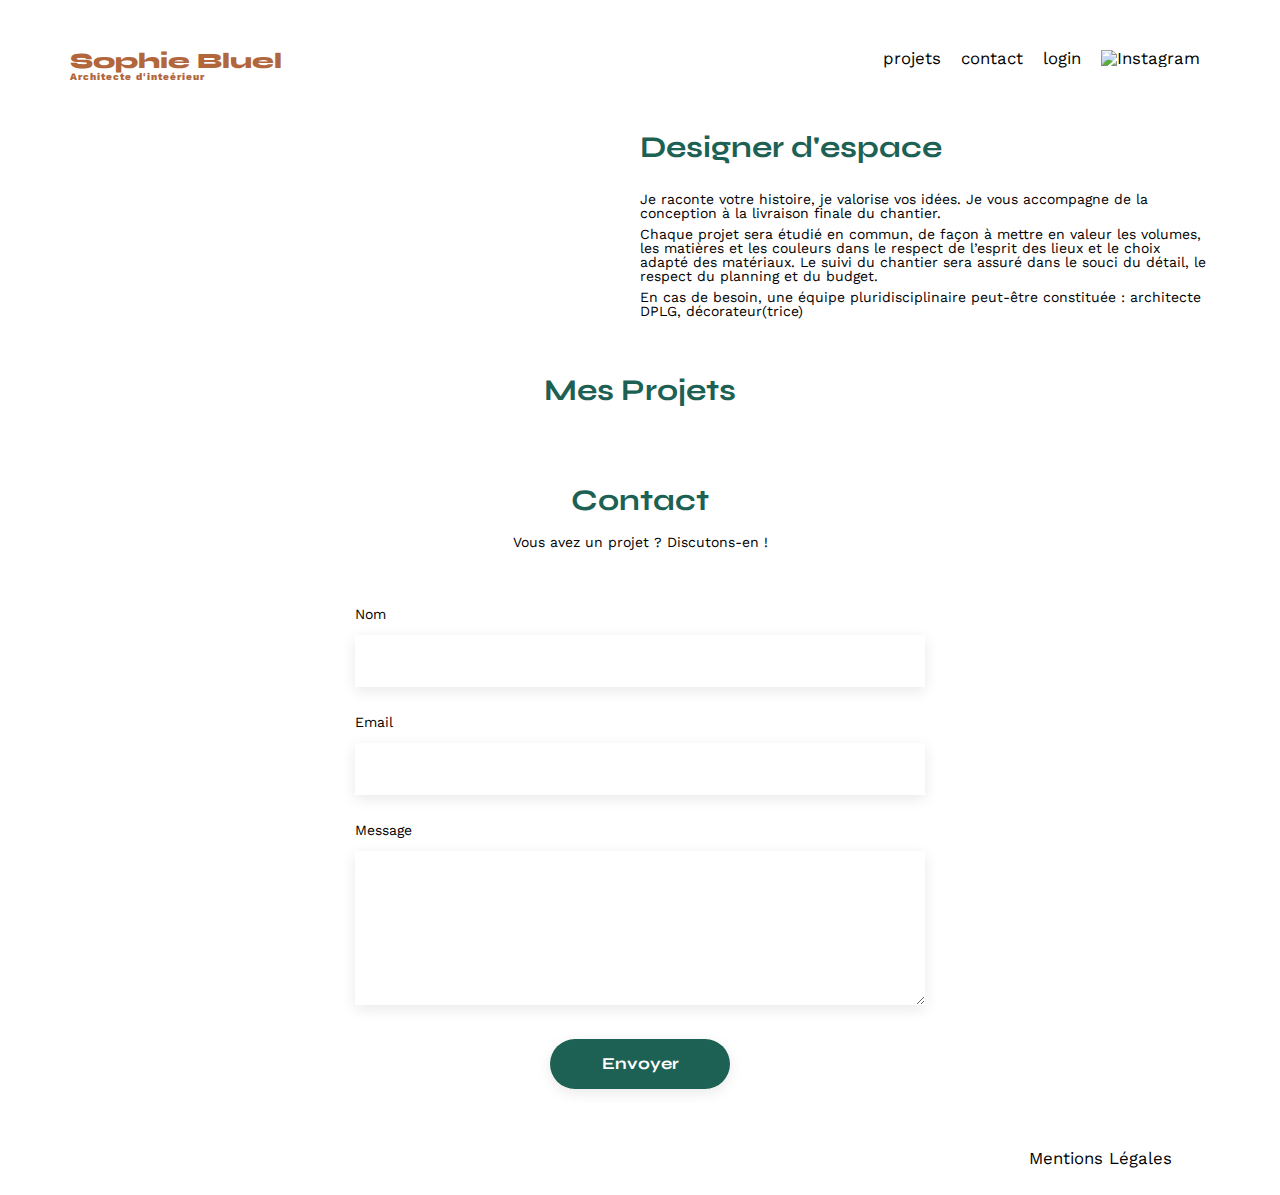
==== FrontEnd/index.html @ 7456c7ab "Données dynamiques via l'API" ====
<!DOCTYPE html>
<html lang="fr">
<head>
	<meta charset="UTF-8">
	<title>Sophie Bluel - Architecte d'intérieur</title>
	<meta name="viewport" content="width=device-width, initial-scale=1.0">
	<link rel="preconnect" href="https://fonts.googleapis.com">
	<link rel="preconnect" href="https://fonts.gstatic.com" crossorigin>
	<link href="https://fonts.googleapis.com/css2?family=Syne:wght@700;800&family=Work+Sans&display=swap" rel="stylesheet">
	<meta name="description" content="">
	<link rel="stylesheet" href="./assets/style.css">
	<script src="./assets/scripts.js" defer></script>
</head>
<body>
<header>
	<h1>Sophie Bluel <span>Architecte d'inteérieur</span></h1>
	<nav>
		<ul>
			<li> projets </li>
			<li> contact </li>
			<li> login </li>
			<li><img src="./assets/icons/instagram.png" alt="Instagram"></li>
		</ul>
	</nav>
</header>
<main>
	<section id="introduction">
		<figure>
			<img src="./assets/images/sophie-bluel.png" alt="">
		</figure>
		<article>
			<h2>Designer d'espace</h2>
			<p>Je raconte votre histoire, je valorise vos idées. Je vous accompagne de la conception à la livraison finale du chantier.</p>
			<p>Chaque projet sera étudié en commun, de façon à mettre en valeur les volumes, les matières et les couleurs dans le respect de l’esprit des lieux et le choix adapté des matériaux. Le suivi du chantier sera assuré dans le souci du détail, le respect du planning et du budget.</p>
			<p>En cas de besoin, une équipe pluridisciplinaire peut-être constituée : architecte DPLG, décorateur(trice)</p>
		</article>
	</section>
	<section id="portfolio">
		<h2>Mes Projets</h2>
		<div id="gallery"></div>

	</section>
	<section id="contact">
		<h2 id=>Contact</h2>
		<p>Vous avez un projet ? Discutons-en !</p>
		<form action="#" method="post">
			<label for="name">Nom</label>
			<input type="text" name="name" id="name">
			<label for="email">Email</label>
			<input type="email" name="email" id="email">
			<label for="message">Message</label>
			<textarea name="message" id="message" cols="30" rows="10"></textarea>
			<input type="submit" value="Envoyer">
		</form>
	</section>
</main>

<footer>
	<nav>
		<ul>
			<li>Mentions Légales</li>
		</ul>
	</nav>
</footer>

</body>
</html>
---- FrontEnd/assets/style.css ----
/* http://meyerweb.com/eric/tools/css/reset/
   v2.0 | 20110126
   License: none (public domain)
*/

html, body, div, span, applet, object, iframe,
h1, h2, h3, h4, h5, h6, p, blockquote, pre,
a, abbr, acronym, address, big, cite, code,
del, dfn, em, img, ins, kbd, q, s, samp,
small, strike, strong, sub, sup, tt, var,
b, u, i, center,
dl, dt, dd, ol, ul, li,
fieldset, form, label, legend,
table, caption, tbody, tfoot, thead, tr, th, td,
article, aside, canvas, details, embed,
figure, figcaption, footer, header, hgroup,
menu, nav, output, ruby, section, summary,
time, mark, audio, video {
	margin: 0;
	padding: 0;
	border: 0;
	font-size: 100%;
	font: inherit;
	vertical-align: baseline;
}
/* HTML5 display-role reset for older browsers */
article, aside, details, figcaption, figure,
footer, header, hgroup, menu, nav, section {
	display: block;
}
body {
	line-height: 1;
}
ol, ul {
	list-style: none;
}
blockquote, q {
	quotes: none;
}
blockquote:before, blockquote:after,
q:before, q:after {
	content: '';
	content: none;
}
table {
	border-collapse: collapse;
	border-spacing: 0;
}
/** end reset css**/
body {
	max-width: 1140px;
	margin:auto;
	font-family: 'Work Sans' ;
	font-size: 14px;
}
header {
	display: flex;
	justify-content: space-between;
	margin: 50px 0
}
section {
	margin: 50px 0
}

h1{
	display: flex;
	flex-direction: column;
	font-family: 'Syne';
	font-size: 22px;
	font-weight: 800;
	color: #B1663C
}

h1 > span {
	font-family: 'Work Sans';
	font-size:10px;
	letter-spacing: 0.1em;
;
}

h2{
	font-family: 'Syne';
	font-weight: 700;
	font-size: 30px;
	color: #1D6154
}
nav ul {
	display: flex;
	align-items: center;
	list-style-type: none;

}
nav li {
	padding: 0 10px;
	font-size: 1.2em;
}

li:hover {
	color: #B1663C;
}
#introduction {
	display: flex;
	align-items: center;
}
#introduction figure {
	flex: 1
}
#introduction img {
	display: block;
	margin: auto;
	width: 80%;
}

#introduction article {
	flex: 1
}
#introduction h2 {
	margin-bottom: 1em;
}

#introduction p {
	margin-bottom: 0.5em;
}
#portfolio h2 {
	text-align: center;
	margin-bottom: 1em;
}
#gallery {
	width: 100%;
	display: grid;
	grid-template-columns: 1fr 1fr 1fr;
	grid-column-gap: 20px;
	grid-row-gap: 20px;
}

#gallery img {
	width: 100%;

}
#contact {
	width: 50%;
margin: auto;
}
#contact > * {
	text-align: center;

}
#contact h2{
	margin-bottom: 20px;
}
#contact form {
	text-align: left;
	margin-top:30px;
	display: flex;
	flex-direction: column;
}

#contact input {
	height: 50px;
	font-size: 1.2em;
	border: none;
	box-shadow: 0px 4px 14px rgba(0, 0, 0, 0.09);
}
#contact label {
	margin: 2em 0 1em 0;
}
#contact textarea {
	border: none;
	box-shadow: 0px 4px 14px rgba(0, 0, 0, 0.09);
}

input[type="submit"]{
	font-family: 'Syne';
	font-weight: 700;
	color: white;
	background-color: #1D6154;
	margin : 2em auto ;
	width: 180px;
	text-align: center;
	border-radius: 60px ;
}

footer nav ul {
	display: flex;
	justify-content: flex-end;
	margin: 2em
}
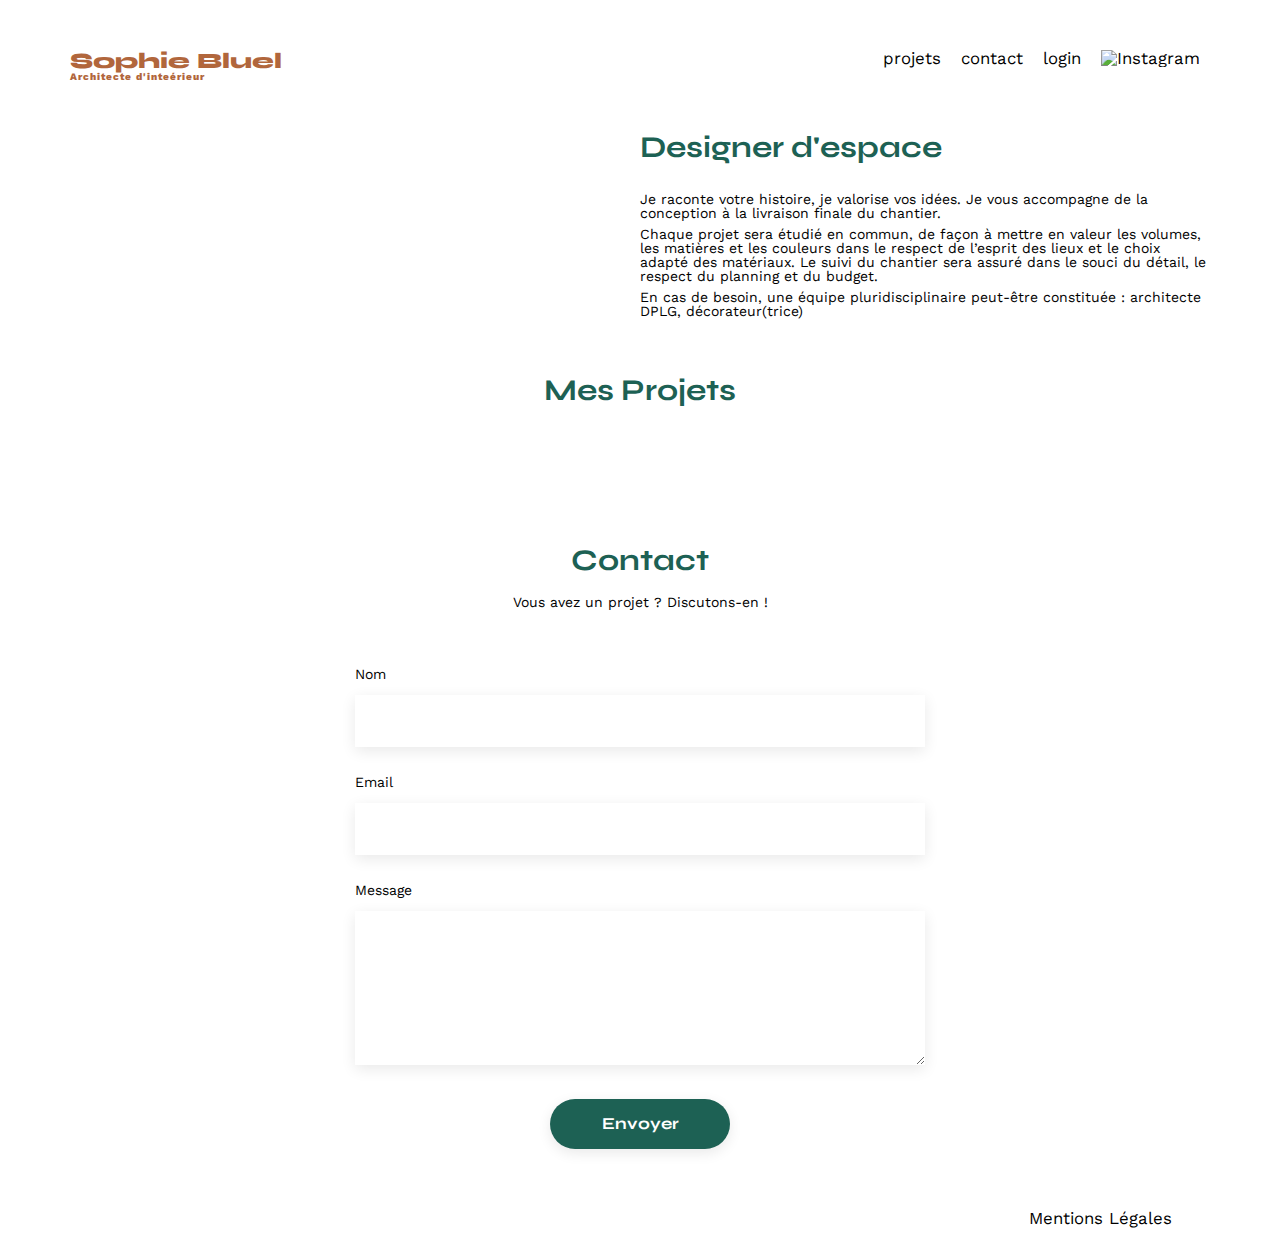
==== commit 9a965949: "Tri par catégorie" ====
--- a/FrontEnd/index.html
+++ b/FrontEnd/index.html
@@ -37,6 +37,9 @@
 	</section>
 	<section id="portfolio">
 		<h2>Mes Projets</h2>
+
+		<div id="category"></div>
+
 		<div id="gallery"></div>
 
 	</section>
--- a/FrontEnd/assets/style.css
+++ b/FrontEnd/assets/style.css
@@ -125,6 +125,36 @@
 	text-align: center;
 	margin-bottom: 1em;
 }
+
+#category{
+	display: flex;
+	justify-content: center;
+	gap: 10px;
+	margin-bottom: 60px;
+}
+
+#category button{
+	font-family: 'Syne';
+	font-size: 16px;
+	font-weight: 700;
+	border-radius: 60px;
+	padding: 1% 2.5%;
+}
+
+.button_all{
+	background: #1D6154;
+	color: #FFFFFF;
+	border: 1px #1D6154 solid;
+	cursor: pointer;
+}
+
+.button_category{
+	background: #FFFFFF;
+	color: #1D6154;
+	border: 1px #1D6154 solid;
+	cursor: pointer;
+}
+
 #gallery {
 	width: 100%;
 	display: grid;
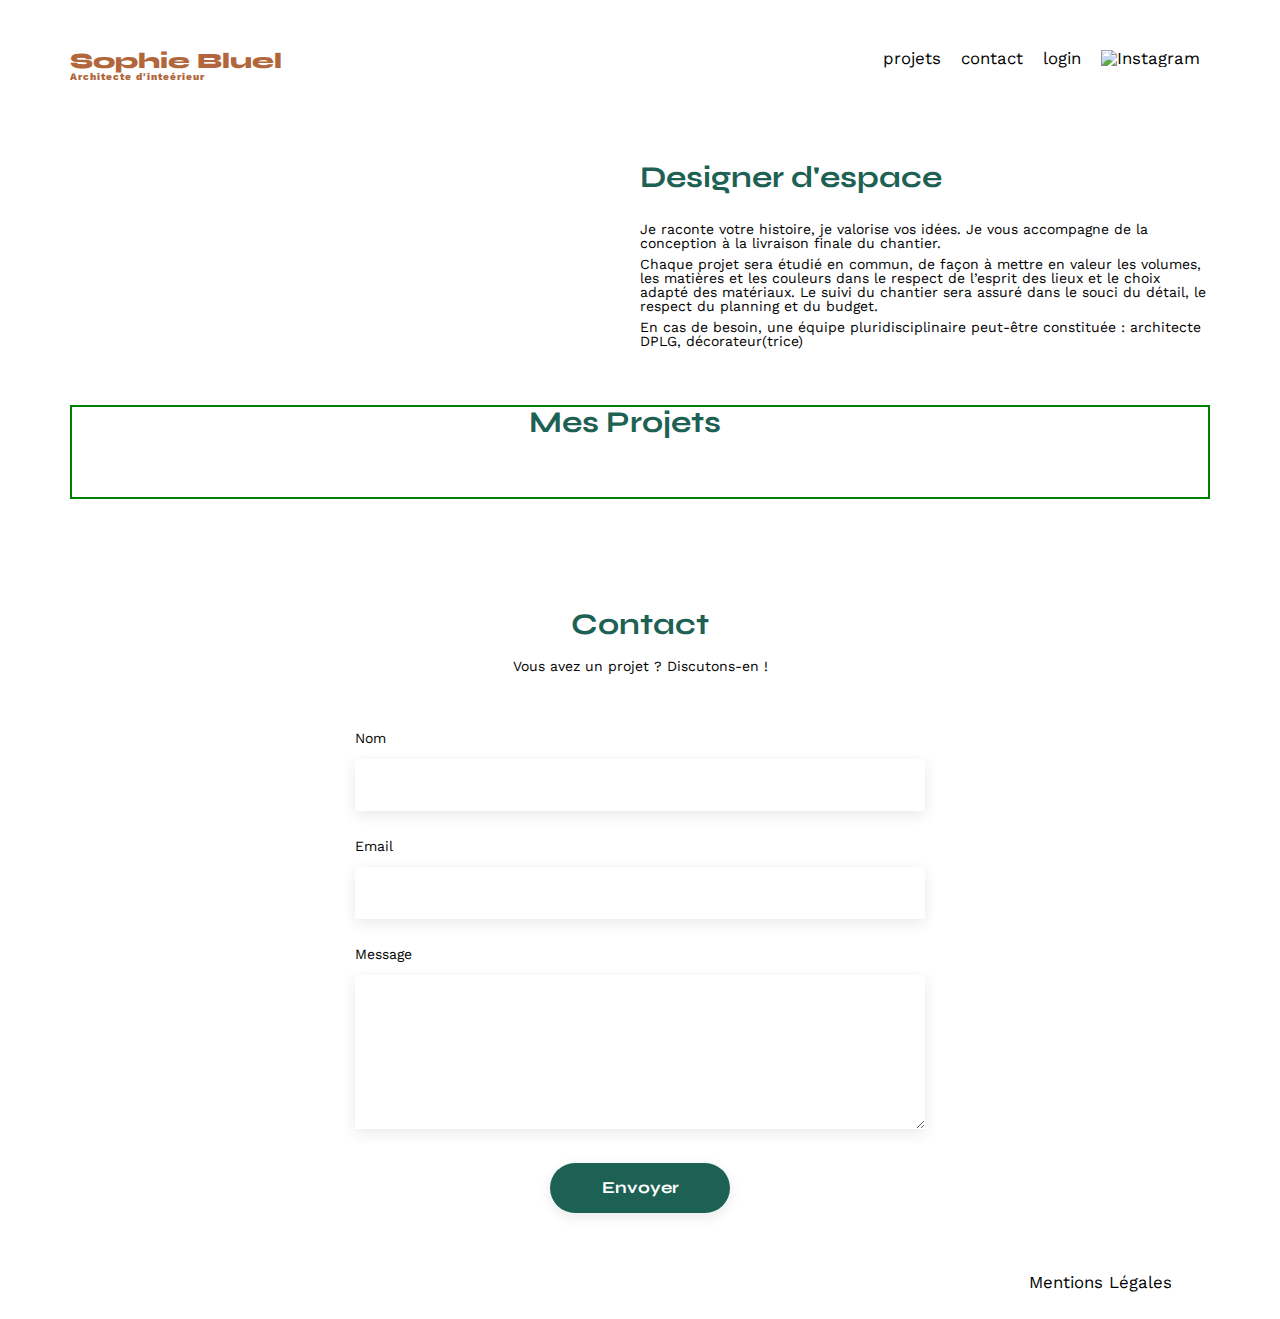
==== commit dfa75b8d: "page de connexion" ====
--- a/FrontEnd/index.html
+++ b/FrontEnd/index.html
@@ -6,29 +6,36 @@
 	<meta name="viewport" content="width=device-width, initial-scale=1.0">
 	<link rel="preconnect" href="https://fonts.googleapis.com">
 	<link rel="preconnect" href="https://fonts.gstatic.com" crossorigin>
+	<link rel="stylesheet" href="https://cdnjs.cloudflare.com/ajax/libs/font-awesome/6.3.0/css/all.min.css"
+        integrity="sha512-SzlrxWUlpfuzQ+pcUCosxcglQRNAq/DZjVsC0lE40xsADsfeQoEypE+enwcOiGjk/bSuGGKHEyjSoQ1zVisanQ=="
+        crossorigin="anonymous" referrerpolicy="no-referrer">
 	<link href="https://fonts.googleapis.com/css2?family=Syne:wght@700;800&family=Work+Sans&display=swap" rel="stylesheet">
 	<meta name="description" content="">
 	<link rel="stylesheet" href="./assets/style.css">
 	<script src="./assets/scripts.js" defer></script>
 </head>
 <body>
+	<div id="edition"></div>
 <header>
+	
 	<h1>Sophie Bluel <span>Architecte d'inteérieur</span></h1>
 	<nav>
 		<ul>
-			<li> projets </li>
-			<li> contact </li>
-			<li> login </li>
+			<li> <a href="index.html#nav_projets">projets</a> </li>
+			<li> <a href="index.html#nav_contact">contact</a> </li>
+			<li id="log">login</li>
 			<li><img src="./assets/icons/instagram.png" alt="Instagram"></li>
 		</ul>
 	</nav>
 </header>
 <main>
 	<section id="introduction">
-		<figure>
+		<figure id="figure">
 			<img src="./assets/images/sophie-bluel.png" alt="">
+			<div id="change__figure"></div>
 		</figure>
-		<article>
+		<article id="article__presentation">
+			<div id="change__text"></div>
 			<h2>Designer d'espace</h2>
 			<p>Je raconte votre histoire, je valorise vos idées. Je vous accompagne de la conception à la livraison finale du chantier.</p>
 			<p>Chaque projet sera étudié en commun, de façon à mettre en valeur les volumes, les matières et les couleurs dans le respect de l’esprit des lieux et le choix adapté des matériaux. Le suivi du chantier sera assuré dans le souci du détail, le respect du planning et du budget.</p>
@@ -36,7 +43,10 @@
 		</article>
 	</section>
 	<section id="portfolio">
-		<h2>Mes Projets</h2>
+		<div id="edition__projet">
+			<h2 id="nav_projets">Mes Projets</h2>
+			<div id="change__projet"></div>
+		</div>
 
 		<div id="category"></div>
 
@@ -44,7 +54,7 @@
 
 	</section>
 	<section id="contact">
-		<h2 id=>Contact</h2>
+		<h2 id="nav_contact">Contact</h2>
 		<p>Vous avez un projet ? Discutons-en !</p>
 		<form action="#" method="post">
 			<label for="name">Nom</label>
--- a/FrontEnd/assets/style.css
+++ b/FrontEnd/assets/style.css
@@ -22,6 +22,7 @@
 	font-size: 100%;
 	font: inherit;
 	vertical-align: baseline;
+
 }
 /* HTML5 display-role reset for older browsers */
 article, aside, details, figcaption, figure,
@@ -34,6 +35,12 @@
 ol, ul {
 	list-style: none;
 }
+
+a{
+	text-decoration: none;
+	color: black;
+}
+
 blockquote, q {
 	quotes: none;
 }
@@ -56,7 +63,7 @@
 header {
 	display: flex;
 	justify-content: space-between;
-	margin: 50px 0
+	margin: 50px 0;
 }
 section {
 	margin: 50px 0
@@ -95,6 +102,10 @@
 	font-size: 1.2em;
 }
 
+nav li a:hover{
+	color: #B1663C;
+}
+
 li:hover {
 	color: #B1663C;
 }
@@ -105,6 +116,12 @@
 #introduction figure {
 	flex: 1
 }
+
+#figure{
+	display: flex;
+	flex-direction: column;
+}
+
 #introduction img {
 	display: block;
 	margin: auto;
@@ -112,18 +129,34 @@
 }
 
 #introduction article {
-	flex: 1
-}
+	flex: 1;
+}
+
+#article__presentation{
+	flex: 1;
+	display: block;
+	flex-direction: column;
+}
+
 #introduction h2 {
 	margin-bottom: 1em;
+	margin-top: 1em;
 }
 
 #introduction p {
 	margin-bottom: 0.5em;
 }
+
+#edition__projet{
+	display: flex;
+	justify-content: center;
+	border: 2px green solid;
+}
+
 #portfolio h2 {
 	text-align: center;
-	margin-bottom: 1em;
+	margin-bottom: 60px;
+	margin-right: 30px;
 }
 
 #category{
@@ -145,14 +178,12 @@
 	background: #1D6154;
 	color: #FFFFFF;
 	border: 1px #1D6154 solid;
-	cursor: pointer;
 }
 
 .button_category{
 	background: #FFFFFF;
 	color: #1D6154;
 	border: 1px #1D6154 solid;
-	cursor: pointer;
 }
 
 #gallery {
@@ -216,3 +247,125 @@
 	margin: 2em
 }
 
+#connexion{
+	margin-top: 112px;
+	margin-bottom: 320px;
+	display: flex;
+	flex-direction: column;
+	justify-content: center;
+	align-items: center;
+}
+
+.login{
+	justify-content: center;
+	align-items: center;
+	text-align: center;
+	font-size: 30px;
+	font-weight: 700;
+	font-family: 'Syne';
+	color: #1D6154;
+	margin-bottom: 37px;
+}
+
+.form_connexion{
+	display: flex;
+	flex-direction: column;
+}
+
+.forgot_password{
+	justify-content: center;
+	align-items: center;
+	text-align: center;
+}
+
+.login__input{
+	width: 380px;
+	height: 52px;
+	background: #FFFFFF;
+	border: none;
+	box-shadow: 0px 4px 14px rgba(0, 0, 0, 0.09);
+	margin-bottom: 30px;
+}
+
+.login__label{
+	font-size: 14px;
+	font-weight: 500;
+	margin-bottom: 6px;
+}
+
+#login__button{
+	padding: 10px 38px;
+	font-size: 14px;
+	font-weight: 700;
+	font-family: 'Syne';
+	cursor: pointer;
+}
+
+.forgot_password{
+	text-decoration: underline;
+}
+
+.button__edition{
+	display: flex;
+	justify-content: center;
+	align-items: center;
+	width: 100%;
+	height: 60px;
+	background-color: #000000;
+}
+
+.mode__edition{
+	display: flex;
+	margin-right: 22px;
+	cursor: pointer;
+}
+
+.mode__edition button{
+	background-color: #000000;
+	color: #FFFFFF;
+	cursor: pointer;
+	border: none;
+	font-family: 'Work Sans';
+	font-style: normal;
+	font-weight: 400;
+	font-size: 16px;
+	line-height: 19px;
+	text-align: center;
+}
+
+
+.button__publication{
+	background-color: #FFFFFF;
+	border-radius: 60px;
+	padding: 12px 24px;
+	cursor: pointer;
+	font-family: 'Work Sans';
+	font-style: normal;
+	font-weight: 500;
+	font-size: 14px;
+	line-height: 16px;
+	text-align: center;
+}
+
+.change__button button{
+	font-family: 'Work Sans';
+	font-style: normal;
+	font-weight: 400;
+	font-size: 14px;
+	line-height: 16px;
+	text-align: center;
+	border: none;
+	cursor: pointer;
+	background-color: transparent;
+	
+}
+
+#change__figure .change__button{
+	width: 80%;
+	margin: 10px auto ;
+}
+
+#change__text .change__button{
+	
+}
+
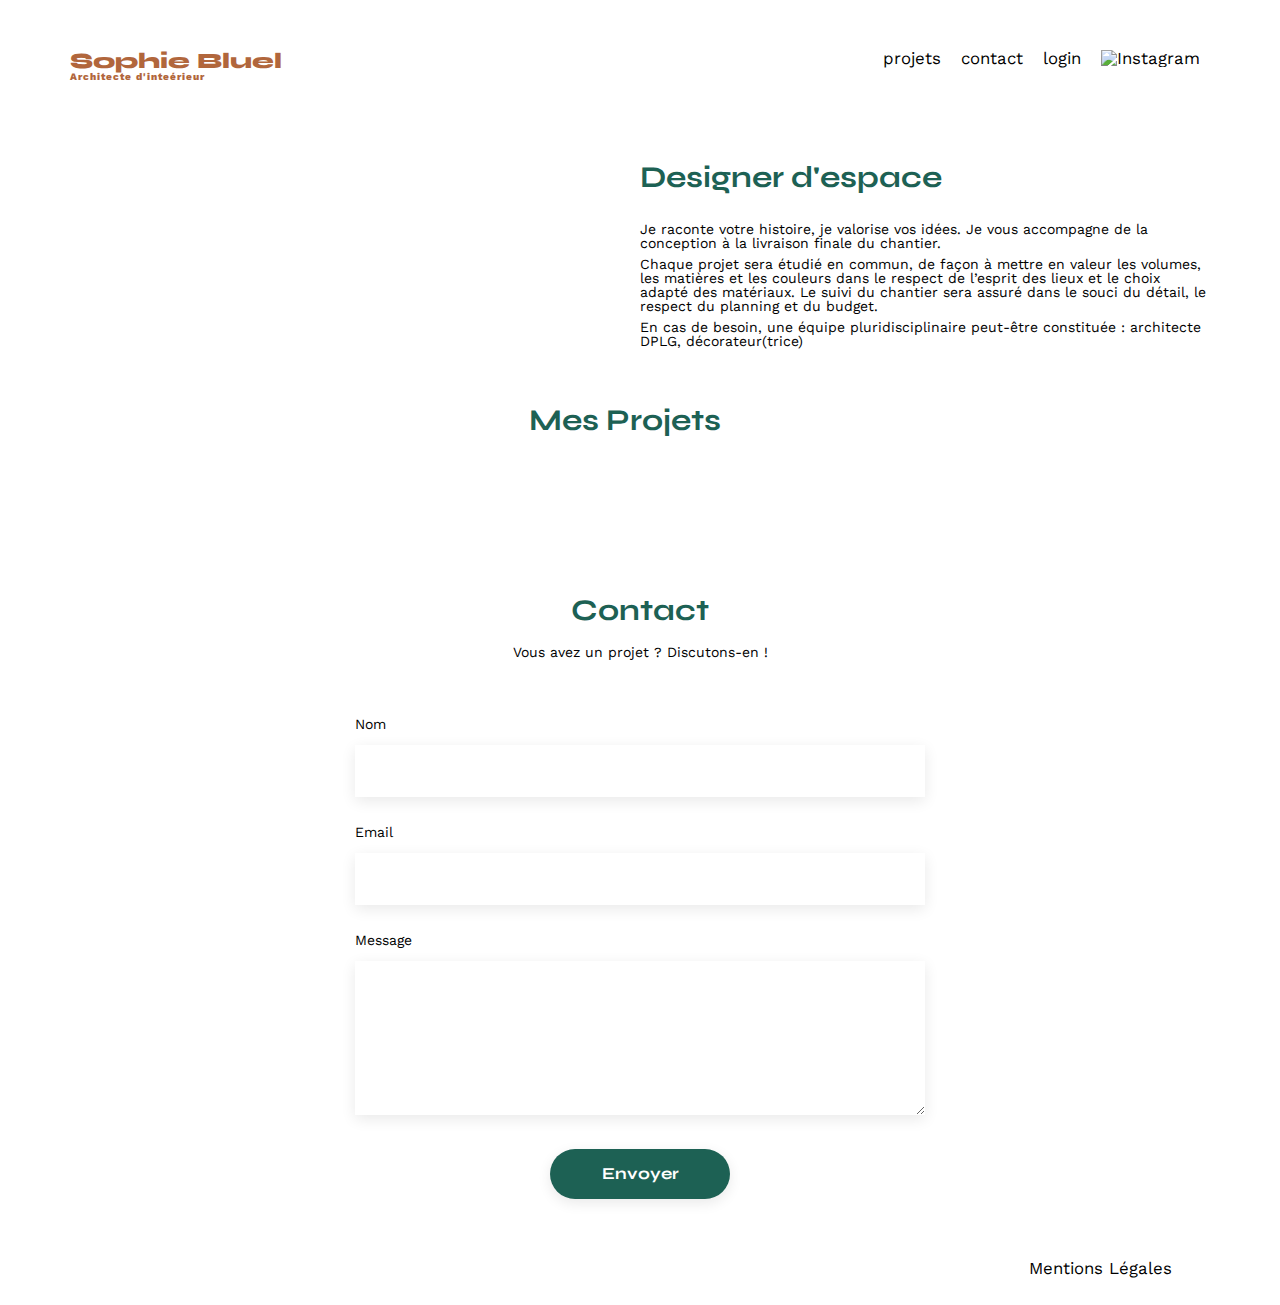
==== commit e8bbfd22: "début des modals" ====
--- a/FrontEnd/index.html
+++ b/FrontEnd/index.html
@@ -1,80 +1,154 @@
 <!DOCTYPE html>
 <html lang="fr">
+
 <head>
 	<meta charset="UTF-8">
 	<title>Sophie Bluel - Architecte d'intérieur</title>
 	<meta name="viewport" content="width=device-width, initial-scale=1.0">
 	<link rel="preconnect" href="https://fonts.googleapis.com">
 	<link rel="preconnect" href="https://fonts.gstatic.com" crossorigin>
-	<link rel="stylesheet" href="https://cdnjs.cloudflare.com/ajax/libs/font-awesome/6.3.0/css/all.min.css"
-        integrity="sha512-SzlrxWUlpfuzQ+pcUCosxcglQRNAq/DZjVsC0lE40xsADsfeQoEypE+enwcOiGjk/bSuGGKHEyjSoQ1zVisanQ=="
-        crossorigin="anonymous" referrerpolicy="no-referrer">
-	<link href="https://fonts.googleapis.com/css2?family=Syne:wght@700;800&family=Work+Sans&display=swap" rel="stylesheet">
+	<link href="https://fonts.googleapis.com/css2?family=Syne:wght@700;800&family=Work+Sans&display=swap"
+		rel="stylesheet">
 	<meta name="description" content="">
 	<link rel="stylesheet" href="./assets/style.css">
 	<script src="./assets/scripts.js" defer></script>
+	<script src="./assets/modal.js" defer></script>
 </head>
+<div class="modal">
+	<div class="modal-container__add">
+		<button class="btnclose__add"><svg width="14" height="14" viewBox="0 0 14 14" fill="none"
+				xmlns="http://www.w3.org/2000/svg">
+				<path
+					d="M8.41 7L12.71 2.71C12.8983 2.5217 13.0041 2.2663 13.0041 2C13.0041 1.7337 12.8983 1.47831 12.71 1.29C12.5217 1.1017 12.2663 0.995911 12 0.995911C11.7337 0.995911 11.4783 1.1017 11.29 1.29L7 5.59L2.71 1.29C2.5217 1.1017 2.2663 0.995911 2 0.995911C1.7337 0.995911 1.4783 1.1017 1.29 1.29C1.1017 1.47831 0.995908 1.7337 0.995908 2C0.995908 2.2663 1.1017 2.5217 1.29 2.71L5.59 7L1.29 11.29C1.19627 11.383 1.12188 11.4936 1.07111 11.6154C1.02034 11.7373 0.994202 11.868 0.994202 12C0.994202 12.132 1.02034 12.2627 1.07111 12.3846C1.12188 12.5064 1.19627 12.617 1.29 12.71C1.38296 12.8037 1.49356 12.8781 1.61542 12.9289C1.73728 12.9797 1.86799 13.0058 2 13.0058C2.13201 13.0058 2.26272 12.9797 2.38458 12.9289C2.50644 12.8781 2.61704 12.8037 2.71 12.71L7 8.41L11.29 12.71C11.383 12.8037 11.4936 12.8781 11.6154 12.9289C11.7373 12.9797 11.868 13.0058 12 13.0058C12.132 13.0058 12.2627 12.9797 12.3846 12.9289C12.5064 12.8781 12.617 12.8037 12.71 12.71C12.8037 12.617 12.8781 12.5064 12.9289 12.3846C12.9797 12.2627 13.0058 12.132 13.0058 12C13.0058 11.868 12.9797 11.7373 12.9289 11.6154C12.8781 11.4936 12.8037 11.383 12.71 11.29L8.41 7Z"
+					fill="black" />
+			</svg>
+		</button>
+		<p class="modal-titre">Galerie photo</p>
+		<div id="modal-gallery"></div>
+		<div class="lign"></div>
+		<button class="btnadd">Ajouter une photo</button>
+		<button class="btndeleate">Suprimer la galerie</button>
+	</div>
+</div>
+
+<div class="modal-photo">
+	<div class="modal-container__photo">
+
+		<button class="btnbacktrack"><svg width="21" height="15" viewBox="0 0 21 15" fill="none"
+				xmlns="http://www.w3.org/2000/svg">
+				<path
+					d="M20.3459 6.91164H2.14392L7.58919 1.48731C7.84495 1.23155 7.84495 0.817527 7.58919 0.562423C7.33343 0.306666 6.9194 0.306666 6.6643 0.562423L0.188882 7.03724C-0.0629605 7.28908 -0.0629605 7.71028 0.188882 7.96213L6.66436 14.4376C6.92011 14.6934 7.33414 14.6934 7.58924 14.4376C7.845 14.1818 7.845 13.7678 7.58924 13.5127L2.14392 8.21979H20.3459C20.7069 8.21979 20.9999 7.92673 20.9999 7.56571C20.9999 7.2047 20.7069 6.91164 20.3459 6.91164Z"
+					fill="black" />
+			</svg>
+		</button>
+		<button class="btnclose__photo"><svg width="14" height="14" viewBox="0 0 14 14" fill="none"
+				xmlns="http://www.w3.org/2000/svg">
+				<path
+					d="M8.41 7L12.71 2.71C12.8983 2.5217 13.0041 2.2663 13.0041 2C13.0041 1.7337 12.8983 1.47831 12.71 1.29C12.5217 1.1017 12.2663 0.995911 12 0.995911C11.7337 0.995911 11.4783 1.1017 11.29 1.29L7 5.59L2.71 1.29C2.5217 1.1017 2.2663 0.995911 2 0.995911C1.7337 0.995911 1.4783 1.1017 1.29 1.29C1.1017 1.47831 0.995908 1.7337 0.995908 2C0.995908 2.2663 1.1017 2.5217 1.29 2.71L5.59 7L1.29 11.29C1.19627 11.383 1.12188 11.4936 1.07111 11.6154C1.02034 11.7373 0.994202 11.868 0.994202 12C0.994202 12.132 1.02034 12.2627 1.07111 12.3846C1.12188 12.5064 1.19627 12.617 1.29 12.71C1.38296 12.8037 1.49356 12.8781 1.61542 12.9289C1.73728 12.9797 1.86799 13.0058 2 13.0058C2.13201 13.0058 2.26272 12.9797 2.38458 12.9289C2.50644 12.8781 2.61704 12.8037 2.71 12.71L7 8.41L11.29 12.71C11.383 12.8037 11.4936 12.8781 11.6154 12.9289C11.7373 12.9797 11.868 13.0058 12 13.0058C12.132 13.0058 12.2627 12.9797 12.3846 12.9289C12.5064 12.8781 12.617 12.8037 12.71 12.71C12.8037 12.617 12.8781 12.5064 12.9289 12.3846C12.9797 12.2627 13.0058 12.132 13.0058 12C13.0058 11.868 12.9797 11.7373 12.9289 11.6154C12.8781 11.4936 12.8037 11.383 12.71 11.29L8.41 7Z"
+					fill="black" />
+			</svg>
+		</button>
+		<p class="modal-titre">Ajout photo</p>
+		<div class="container-image">
+			<input type="file" id="file" accept="images/*" hidden>
+			<svg width="58" height="58" viewBox="0 0 58 58" fill="none" xmlns="http://www.w3.org/2000/svg">
+				<path
+					d="M57 6H1C0.448 6 0 6.447 0 7V51C0 51.553 0.448 52 1 52H57C57.552 52 58 51.553 58 51V7C58 6.447 57.552 6 57 6ZM56 50H2V8H56V50Z"
+					fill="#B9C5CC" />
+				<path
+					d="M16 28.138C19.071 28.138 21.569 25.64 21.569 22.57C21.569 19.498 19.071 17 16 17C12.929 17 10.431 19.498 10.431 22.569C10.431 25.64 12.929 28.138 16 28.138ZM16 19C17.968 19 19.569 20.602 19.569 22.569C19.569 24.536 17.968 26.138 16 26.138C14.032 26.138 12.431 24.537 12.431 22.57C12.431 20.603 14.032 19 16 19Z"
+					fill="#B9C5CC" />
+				<path
+					d="M7.00004 46C7.23404 46 7.47004 45.918 7.66004 45.751L23.973 31.389L34.275 41.69C34.666 42.081 35.298 42.081 35.689 41.69C36.08 41.299 36.08 40.667 35.689 40.276L30.882 35.469L40.063 25.415L51.324 35.738C51.731 36.111 52.364 36.083 52.737 35.676C53.11 35.269 53.083 34.636 52.675 34.263L40.675 23.263C40.479 23.084 40.218 22.995 39.955 23.001C39.69 23.013 39.44 23.13 39.261 23.326L29.467 34.053L24.724 29.31C24.35 28.937 23.752 28.918 23.356 29.266L6.33904 44.249C5.92404 44.614 5.88404 45.246 6.24904 45.661C6.44704 45.886 6.72304 46 7.00004 46Z"
+					fill="#B9C5CC" />
+			</svg>
+			<button class="btnimage">+ Ajouter photo</button>
+			<p class="infomax">jpg, png : 4mo max</p>
+
+		</div>
+		<form class="form-photo" action="#" method="post">
+			<label class="photo__label" for="titre">Titre</label>
+			<input class="photo__input" type="text" name="titre" id="titre">
+			<label class="photo__label" for="catégorie">Catégorie</label>
+			<select class="photo__input" type="text" name="catégorie" id="catégorie">
+				<option value=""></option>
+				<option value="Objets">Objets</option>
+				<option value="Appartements">Appartements</option>
+				<option value="Hôtels & restaurants">Hôtels & restaurants</option>
+			</select>
+		</form>
+		<div class="lign"></div>
+		<button class="btnvalidation">Valider</button>
+	</div>
+</div>
+
 <body>
 	<div id="edition"></div>
-<header>
-	
-	<h1>Sophie Bluel <span>Architecte d'inteérieur</span></h1>
-	<nav>
-		<ul>
-			<li> <a href="index.html#nav_projets">projets</a> </li>
-			<li> <a href="index.html#nav_contact">contact</a> </li>
-			<li id="log">login</li>
-			<li><img src="./assets/icons/instagram.png" alt="Instagram"></li>
-		</ul>
-	</nav>
-</header>
-<main>
-	<section id="introduction">
-		<figure id="figure">
-			<img src="./assets/images/sophie-bluel.png" alt="">
-			<div id="change__figure"></div>
-		</figure>
-		<article id="article__presentation">
-			<div id="change__text"></div>
-			<h2>Designer d'espace</h2>
-			<p>Je raconte votre histoire, je valorise vos idées. Je vous accompagne de la conception à la livraison finale du chantier.</p>
-			<p>Chaque projet sera étudié en commun, de façon à mettre en valeur les volumes, les matières et les couleurs dans le respect de l’esprit des lieux et le choix adapté des matériaux. Le suivi du chantier sera assuré dans le souci du détail, le respect du planning et du budget.</p>
-			<p>En cas de besoin, une équipe pluridisciplinaire peut-être constituée : architecte DPLG, décorateur(trice)</p>
-		</article>
-	</section>
-	<section id="portfolio">
-		<div id="edition__projet">
-			<h2 id="nav_projets">Mes Projets</h2>
-			<div id="change__projet"></div>
-		</div>
+	<header>
 
-		<div id="category"></div>
+		<h1>Sophie Bluel <span>Architecte d'inteérieur</span></h1>
+		<nav>
+			<ul>
+				<li> <a href="index.html#nav_projets">projets</a> </li>
+				<li> <a href="index.html#nav_contact">contact</a> </li>
+				<li id="log">login</li>
+				<li><img src="./assets/icons/instagram.png" alt="Instagram"></li>
+			</ul>
+		</nav>
+	</header>
+	<main>
+		<section id="introduction">
+			<figure id="figure">
+				<img src="./assets/images/sophie-bluel.png" alt="">
+				<div id="change__figure"></div>
+			</figure>
+			<article id="article__presentation">
+				<div id="change__text"></div>
+				<h2>Designer d'espace</h2>
+				<p>Je raconte votre histoire, je valorise vos idées. Je vous accompagne de la conception à la livraison
+					finale du chantier.</p>
+				<p>Chaque projet sera étudié en commun, de façon à mettre en valeur les volumes, les matières et les
+					couleurs dans le respect de l’esprit des lieux et le choix adapté des matériaux. Le suivi du
+					chantier sera assuré dans le souci du détail, le respect du planning et du budget.</p>
+				<p>En cas de besoin, une équipe pluridisciplinaire peut-être constituée : architecte DPLG,
+					décorateur(trice)</p>
+			</article>
+		</section>
+		<section id="portfolio">
 
-		<div id="gallery"></div>
+			<div id="edition__projet">
+				<h2 id="nav_projets">Mes Projets</h2>
+				<div id="change__projet"></div>
+			</div>
 
-	</section>
-	<section id="contact">
-		<h2 id="nav_contact">Contact</h2>
-		<p>Vous avez un projet ? Discutons-en !</p>
-		<form action="#" method="post">
-			<label for="name">Nom</label>
-			<input type="text" name="name" id="name">
-			<label for="email">Email</label>
-			<input type="email" name="email" id="email">
-			<label for="message">Message</label>
-			<textarea name="message" id="message" cols="30" rows="10"></textarea>
-			<input type="submit" value="Envoyer">
-		</form>
-	</section>
-</main>
+			<div id="category"></div>
 
-<footer>
-	<nav>
-		<ul>
-			<li>Mentions Légales</li>
-		</ul>
-	</nav>
-</footer>
+			<div id="gallery"></div>
+
+		</section>
+		<section id="contact">
+			<h2 id="nav_contact">Contact</h2>
+			<p>Vous avez un projet ? Discutons-en !</p>
+			<form action="#" method="post">
+				<label for="name">Nom</label>
+				<input type="text" name="name" id="name">
+				<label for="email">Email</label>
+				<input type="email" name="email" id="email">
+				<label for="message">Message</label>
+				<textarea name="message" id="message" cols="30" rows="10"></textarea>
+				<input type="submit" value="Envoyer">
+			</form>
+		</section>
+	</main>
+
+	<footer>
+		<nav>
+			<ul>
+				<li>Mentions Légales</li>
+			</ul>
+		</nav>
+	</footer>
 
 </body>
-</html>
+
+</html>--- a/FrontEnd/assets/style.css
+++ b/FrontEnd/assets/style.css
@@ -100,6 +100,7 @@
 nav li {
 	padding: 0 10px;
 	font-size: 1.2em;
+	cursor: pointer;
 }
 
 nav li a:hover{
@@ -150,12 +151,12 @@
 #edition__projet{
 	display: flex;
 	justify-content: center;
-	border: 2px green solid;
+	align-items: center;
+	margin-bottom: 50px;
 }
 
 #portfolio h2 {
 	text-align: center;
-	margin-bottom: 60px;
 	margin-right: 30px;
 }
 
@@ -178,12 +179,14 @@
 	background: #1D6154;
 	color: #FFFFFF;
 	border: 1px #1D6154 solid;
+	cursor: pointer;
 }
 
 .button_category{
 	background: #FFFFFF;
 	color: #1D6154;
 	border: 1px #1D6154 solid;
+	cursor: pointer;
 }
 
 #gallery {
@@ -365,7 +368,246 @@
 	margin: 10px auto ;
 }
 
-#change__text .change__button{
+.change__button svg {
+	cursor: pointer;
+}
+
+.modal{
+	display: none;
+}
+
+
+.modal.active{
+	display: flex;
+	width: 100vw;
+	height: 100vh;
+	position: fixed;
+	top: 0;
+	left: 0;
+	background:rgba(0, 0, 0, 0.3);
 	
 }
 
+.modal-container__add{
+	padding: 0 100px;
+	position: fixed;
+	top: 50%;
+	left: 50%;
+	transform: translate(-50%, -50%);
+	background-color: #FFFFFF;
+	border-radius: 10px;
+}
+
+.modal-photo{
+	display: none;
+}
+
+.modal-photo.active{
+	display: flex;
+	width: 100vw;
+	height: 100vh;
+	position: fixed;
+	top: 0;
+	left: 0;
+	background:rgba(0, 0, 0, 0.3);
+}
+
+.modal-container__photo{
+
+	padding: 0 100px;
+	position: fixed;
+	top: 50%;
+	left: 50%;
+	transform: translate(-50%, -50%);
+	background-color: #FFFFFF;
+	border-radius: 10px;
+}
+
+.modal-titre{
+	margin-top: 60px;
+	margin-bottom: 46px;
+	font-family: 'Work Sans';
+	font-style: normal;
+	font-weight: 400;
+	font-size: 26px;
+	line-height: 30px;
+	text-align: center;
+	color: #000000;
+}
+
+.btnbacktrack{
+	position: absolute;
+	top: 30px;
+	left: 30px;
+	border: none;
+	background-color: #FFFFFF;
+	cursor: pointer;
+}
+
+.btnclose__add{
+	position: absolute;
+	top: 30px;
+	right: 30px;
+	border: none;
+	background-color: #FFFFFF;
+	cursor: pointer;
+}
+
+.btnclose__photo{
+	position: absolute;
+	top: 30px;
+	right: 30px;
+	border: none;
+	background-color: #FFFFFF;
+	cursor: pointer;
+}
+
+.lign{
+	border: 1px solid #B3B3B3;
+	margin-bottom: 38px;
+}
+
+.btnadd{
+	display: flex;
+	margin: auto;
+	margin-bottom: 22px;
+	background: #1D6154;
+	border-radius: 60px;
+	font-family: 'Syne';
+	font-style: normal;
+	font-weight: 700;
+	font-size: 14px;
+	line-height: 17px;
+	text-align: center;
+	color: #FFFFFF;
+	padding: 10px 50px;
+	cursor: pointer;
+}
+
+.btnvalidation{
+	display: flex;
+	margin: auto;
+	margin-bottom: 22px;
+	background: #A7A7A7;
+	border-radius: 60px;
+	font-family: 'Syne';
+	font-style: normal;
+	font-weight: 700;
+	font-size: 14px;
+	line-height: 17px;
+	text-align: center;
+	color: #FFFFFF;
+	padding: 10px 100px;
+	cursor: pointer;
+}
+
+.btndeleate{
+	display: flex;
+	margin: auto;
+	margin-bottom: 48px;
+	font-family: 'Syne';
+	font-style: normal;
+	font-weight: 400;
+	font-size: 14px;
+	line-height: 17px;
+	text-align: center;
+	color: #D65353;
+	background-color: #FFFFFF;
+	border: none;
+	cursor: pointer;
+}
+
+.btndeleate:hover{
+	text-decoration: underline;
+}
+
+#modal-gallery {
+	width: 100%;
+	display: grid;
+	grid-template-columns: 1fr 1fr 1fr 1fr 1fr;
+	grid-column-gap: 10px;
+	grid-row-gap: 20px;
+	margin-bottom: 60px;
+}
+
+#modal-gallery img {
+	width: 100%;
+
+}
+
+.modal-article svg{
+	z-index: 1;
+	background-color: #000000;
+	color: #FFFFFF;
+	padding: 4px;
+}
+
+.form-photo{
+	display: flex;
+	flex-direction: column;
+}
+
+.photo__input{
+	width: 420px;
+	height: 52px;
+	background: #FFFFFF;
+	border: none;
+	box-shadow: 0px 4px 14px rgba(0, 0, 0, 0.09);
+	margin-bottom: 46px;
+}
+
+.photo__label{
+	font-size: 14px;
+	font-weight: 500;
+	margin-bottom: 6px;
+}
+
+.container-image{
+	display: flex;
+	flex-direction: column;
+	justify-content: center;
+	align-items: center;
+	width: 420px;
+	height: 170px;
+	border-radius: 3px;
+	background: #E8F1F7;
+	margin-bottom: 20px;
+	position: relative;
+	overflow: hidden;
+}
+
+.newimage{
+	position: absolute;
+	top: 0;
+	left: 0;
+	width: 100%;
+	height: 100%;
+	object-fit: cover;
+}
+
+.btnimage{
+	font-family: 'Work Sans';
+	font-style: normal;
+	font-weight: 500;
+	font-size: 14px;
+	line-height: 16px;
+	text-align: center;
+	color: #306685;
+	background: #CBD6DC;
+	border-radius: 50px;
+	border-color: transparent;
+	padding: 10px 32px;
+	margin-top: 20px;
+	cursor: pointer;
+}
+
+.infomax{
+	font-family: 'Work Sans';
+	font-style: normal;
+	font-weight: 400;
+	font-size: 10px;
+	line-height: 12px;
+	text-align: center;
+	color: #444444;
+	margin-top: 6px;
+}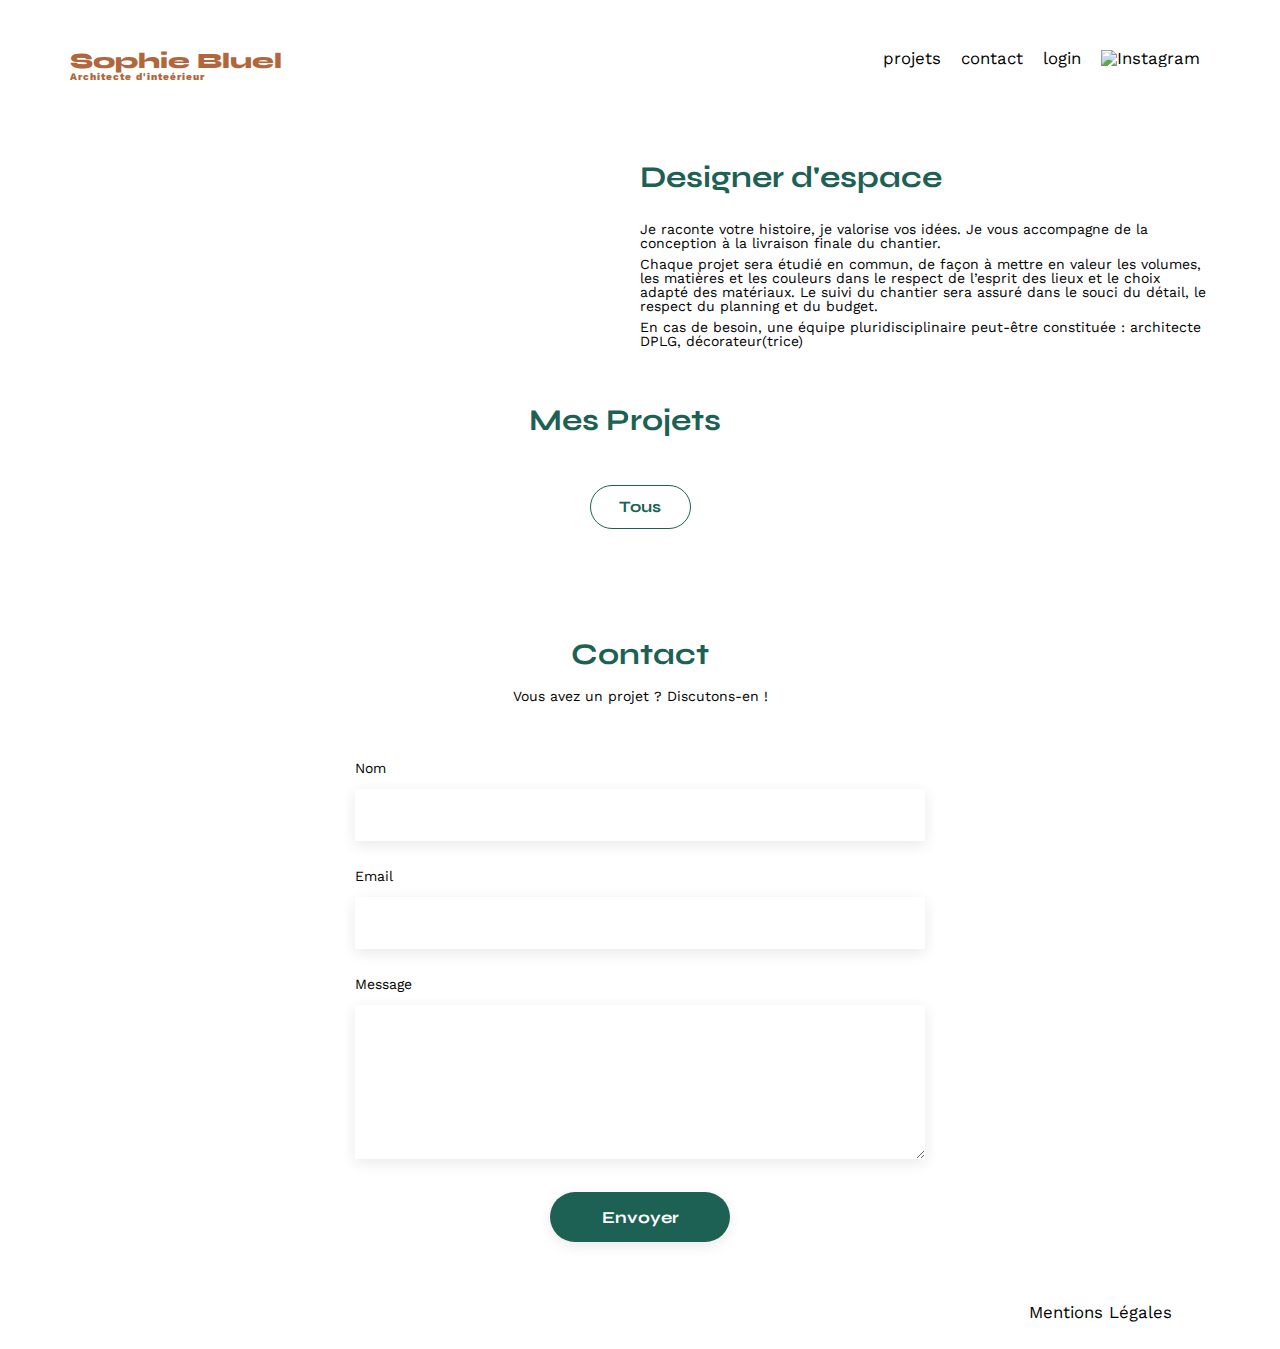
==== commit e10bafa9: "Refactoring + corrections bug" ====
--- a/FrontEnd/index.html
+++ b/FrontEnd/index.html
@@ -11,79 +11,17 @@
 		rel="stylesheet">
 	<meta name="description" content="">
 	<link rel="stylesheet" href="./assets/style.css">
-	<script src="./assets/scripts.js" defer></script>
-	<script src="./assets/modal.js" defer></script>
+
+	<script defer src="./assets/js/scripts.js"></script>
+	<script defer src="./assets/js/admin.js"></script>
 </head>
-<div class="modal">
-	<div class="modal-container__add">
-		<button class="btnclose__add"><svg width="14" height="14" viewBox="0 0 14 14" fill="none"
-				xmlns="http://www.w3.org/2000/svg">
-				<path
-					d="M8.41 7L12.71 2.71C12.8983 2.5217 13.0041 2.2663 13.0041 2C13.0041 1.7337 12.8983 1.47831 12.71 1.29C12.5217 1.1017 12.2663 0.995911 12 0.995911C11.7337 0.995911 11.4783 1.1017 11.29 1.29L7 5.59L2.71 1.29C2.5217 1.1017 2.2663 0.995911 2 0.995911C1.7337 0.995911 1.4783 1.1017 1.29 1.29C1.1017 1.47831 0.995908 1.7337 0.995908 2C0.995908 2.2663 1.1017 2.5217 1.29 2.71L5.59 7L1.29 11.29C1.19627 11.383 1.12188 11.4936 1.07111 11.6154C1.02034 11.7373 0.994202 11.868 0.994202 12C0.994202 12.132 1.02034 12.2627 1.07111 12.3846C1.12188 12.5064 1.19627 12.617 1.29 12.71C1.38296 12.8037 1.49356 12.8781 1.61542 12.9289C1.73728 12.9797 1.86799 13.0058 2 13.0058C2.13201 13.0058 2.26272 12.9797 2.38458 12.9289C2.50644 12.8781 2.61704 12.8037 2.71 12.71L7 8.41L11.29 12.71C11.383 12.8037 11.4936 12.8781 11.6154 12.9289C11.7373 12.9797 11.868 13.0058 12 13.0058C12.132 13.0058 12.2627 12.9797 12.3846 12.9289C12.5064 12.8781 12.617 12.8037 12.71 12.71C12.8037 12.617 12.8781 12.5064 12.9289 12.3846C12.9797 12.2627 13.0058 12.132 13.0058 12C13.0058 11.868 12.9797 11.7373 12.9289 11.6154C12.8781 11.4936 12.8037 11.383 12.71 11.29L8.41 7Z"
-					fill="black" />
-			</svg>
-		</button>
-		<p class="modal-titre">Galerie photo</p>
-		<div id="modal-gallery"></div>
-		<div class="lign"></div>
-		<button class="btnadd">Ajouter une photo</button>
-		<button class="btndeleate">Suprimer la galerie</button>
-	</div>
-</div>
-
-<div class="modal-photo">
-	<div class="modal-container__photo">
-
-		<button class="btnbacktrack"><svg width="21" height="15" viewBox="0 0 21 15" fill="none"
-				xmlns="http://www.w3.org/2000/svg">
-				<path
-					d="M20.3459 6.91164H2.14392L7.58919 1.48731C7.84495 1.23155 7.84495 0.817527 7.58919 0.562423C7.33343 0.306666 6.9194 0.306666 6.6643 0.562423L0.188882 7.03724C-0.0629605 7.28908 -0.0629605 7.71028 0.188882 7.96213L6.66436 14.4376C6.92011 14.6934 7.33414 14.6934 7.58924 14.4376C7.845 14.1818 7.845 13.7678 7.58924 13.5127L2.14392 8.21979H20.3459C20.7069 8.21979 20.9999 7.92673 20.9999 7.56571C20.9999 7.2047 20.7069 6.91164 20.3459 6.91164Z"
-					fill="black" />
-			</svg>
-		</button>
-		<button class="btnclose__photo"><svg width="14" height="14" viewBox="0 0 14 14" fill="none"
-				xmlns="http://www.w3.org/2000/svg">
-				<path
-					d="M8.41 7L12.71 2.71C12.8983 2.5217 13.0041 2.2663 13.0041 2C13.0041 1.7337 12.8983 1.47831 12.71 1.29C12.5217 1.1017 12.2663 0.995911 12 0.995911C11.7337 0.995911 11.4783 1.1017 11.29 1.29L7 5.59L2.71 1.29C2.5217 1.1017 2.2663 0.995911 2 0.995911C1.7337 0.995911 1.4783 1.1017 1.29 1.29C1.1017 1.47831 0.995908 1.7337 0.995908 2C0.995908 2.2663 1.1017 2.5217 1.29 2.71L5.59 7L1.29 11.29C1.19627 11.383 1.12188 11.4936 1.07111 11.6154C1.02034 11.7373 0.994202 11.868 0.994202 12C0.994202 12.132 1.02034 12.2627 1.07111 12.3846C1.12188 12.5064 1.19627 12.617 1.29 12.71C1.38296 12.8037 1.49356 12.8781 1.61542 12.9289C1.73728 12.9797 1.86799 13.0058 2 13.0058C2.13201 13.0058 2.26272 12.9797 2.38458 12.9289C2.50644 12.8781 2.61704 12.8037 2.71 12.71L7 8.41L11.29 12.71C11.383 12.8037 11.4936 12.8781 11.6154 12.9289C11.7373 12.9797 11.868 13.0058 12 13.0058C12.132 13.0058 12.2627 12.9797 12.3846 12.9289C12.5064 12.8781 12.617 12.8037 12.71 12.71C12.8037 12.617 12.8781 12.5064 12.9289 12.3846C12.9797 12.2627 13.0058 12.132 13.0058 12C13.0058 11.868 12.9797 11.7373 12.9289 11.6154C12.8781 11.4936 12.8037 11.383 12.71 11.29L8.41 7Z"
-					fill="black" />
-			</svg>
-		</button>
-		<p class="modal-titre">Ajout photo</p>
-		<div class="container-image">
-			<input type="file" id="file" accept="images/*" hidden>
-			<svg width="58" height="58" viewBox="0 0 58 58" fill="none" xmlns="http://www.w3.org/2000/svg">
-				<path
-					d="M57 6H1C0.448 6 0 6.447 0 7V51C0 51.553 0.448 52 1 52H57C57.552 52 58 51.553 58 51V7C58 6.447 57.552 6 57 6ZM56 50H2V8H56V50Z"
-					fill="#B9C5CC" />
-				<path
-					d="M16 28.138C19.071 28.138 21.569 25.64 21.569 22.57C21.569 19.498 19.071 17 16 17C12.929 17 10.431 19.498 10.431 22.569C10.431 25.64 12.929 28.138 16 28.138ZM16 19C17.968 19 19.569 20.602 19.569 22.569C19.569 24.536 17.968 26.138 16 26.138C14.032 26.138 12.431 24.537 12.431 22.57C12.431 20.603 14.032 19 16 19Z"
-					fill="#B9C5CC" />
-				<path
-					d="M7.00004 46C7.23404 46 7.47004 45.918 7.66004 45.751L23.973 31.389L34.275 41.69C34.666 42.081 35.298 42.081 35.689 41.69C36.08 41.299 36.08 40.667 35.689 40.276L30.882 35.469L40.063 25.415L51.324 35.738C51.731 36.111 52.364 36.083 52.737 35.676C53.11 35.269 53.083 34.636 52.675 34.263L40.675 23.263C40.479 23.084 40.218 22.995 39.955 23.001C39.69 23.013 39.44 23.13 39.261 23.326L29.467 34.053L24.724 29.31C24.35 28.937 23.752 28.918 23.356 29.266L6.33904 44.249C5.92404 44.614 5.88404 45.246 6.24904 45.661C6.44704 45.886 6.72304 46 7.00004 46Z"
-					fill="#B9C5CC" />
-			</svg>
-			<button class="btnimage">+ Ajouter photo</button>
-			<p class="infomax">jpg, png : 4mo max</p>
-
-		</div>
-		<form class="form-photo" action="#" method="post">
-			<label class="photo__label" for="titre">Titre</label>
-			<input class="photo__input" type="text" name="titre" id="titre">
-			<label class="photo__label" for="catégorie">Catégorie</label>
-			<select class="photo__input" type="text" name="catégorie" id="catégorie">
-				<option value=""></option>
-				<option value="Objets">Objets</option>
-				<option value="Appartements">Appartements</option>
-				<option value="Hôtels & restaurants">Hôtels & restaurants</option>
-			</select>
-		</form>
-		<div class="lign"></div>
-		<button class="btnvalidation">Valider</button>
-	</div>
-</div>
 
 <body>
+
+	<div class="modal"></div>
+	<div class="modal-photo"></div>
 	<div id="edition"></div>
+
 	<header>
 
 		<h1>Sophie Bluel <span>Architecte d'inteérieur</span></h1>
@@ -96,6 +34,7 @@
 			</ul>
 		</nav>
 	</header>
+
 	<main>
 		<section id="introduction">
 			<figure id="figure">
@@ -114,26 +53,24 @@
 					décorateur(trice)</p>
 			</article>
 		</section>
+
 		<section id="portfolio">
-
 			<div id="edition__projet">
 				<h2 id="nav_projets">Mes Projets</h2>
 				<div id="change__projet"></div>
 			</div>
+			<div id="categories"></div>
+			<div id="gallery"></div>
+		</section>
 
-			<div id="category"></div>
-
-			<div id="gallery"></div>
-
-		</section>
 		<section id="contact">
 			<h2 id="nav_contact">Contact</h2>
 			<p>Vous avez un projet ? Discutons-en !</p>
 			<form action="#" method="post">
 				<label for="name">Nom</label>
-				<input type="text" name="name" id="name">
+				<input type="text" name="name" id="name" autocomplete="off">
 				<label for="email">Email</label>
-				<input type="email" name="email" id="email">
+				<input type="email" name="email" id="email" autocomplete="off">
 				<label for="message">Message</label>
 				<textarea name="message" id="message" cols="30" rows="10"></textarea>
 				<input type="submit" value="Envoyer">
--- a/FrontEnd/assets/style.css
+++ b/FrontEnd/assets/style.css
@@ -22,7 +22,6 @@
 	font-size: 100%;
 	font: inherit;
 	vertical-align: baseline;
-
 }
 /* HTML5 display-role reset for older browsers */
 article, aside, details, figcaption, figure,
@@ -54,6 +53,8 @@
 	border-spacing: 0;
 }
 /** end reset css**/
+
+/********************General********************/
 body {
 	max-width: 1140px;
 	margin:auto;
@@ -69,6 +70,7 @@
 	margin: 50px 0
 }
 
+/********************Header********************/
 h1{
 	display: flex;
 	flex-direction: column;
@@ -82,21 +84,14 @@
 	font-family: 'Work Sans';
 	font-size:10px;
 	letter-spacing: 0.1em;
-;
-}
-
-h2{
-	font-family: 'Syne';
-	font-weight: 700;
-	font-size: 30px;
-	color: #1D6154
-}
+}
+
 nav ul {
 	display: flex;
 	align-items: center;
 	list-style-type: none;
-
-}
+}
+
 nav li {
 	padding: 0 10px;
 	font-size: 1.2em;
@@ -110,10 +105,13 @@
 li:hover {
 	color: #B1663C;
 }
+
+/********************Intro********************/
 #introduction {
 	display: flex;
 	align-items: center;
 }
+
 #introduction figure {
 	flex: 1
 }
@@ -148,6 +146,14 @@
 	margin-bottom: 0.5em;
 }
 
+/********************Portfolio********************/
+h2{
+	font-family: 'Syne';
+	font-weight: 700;
+	font-size: 30px;
+	color: #1D6154
+}
+
 #edition__projet{
 	display: flex;
 	justify-content: center;
@@ -160,14 +166,18 @@
 	margin-right: 30px;
 }
 
-#category{
+#categories{
 	display: flex;
 	justify-content: center;
 	gap: 10px;
 	margin-bottom: 60px;
 }
 
-#category button{
+#categories.inactive {
+	display: none;
+}
+
+#categories button{
 	font-family: 'Syne';
 	font-size: 16px;
 	font-weight: 700;
@@ -175,14 +185,14 @@
 	padding: 1% 2.5%;
 }
 
-.button_all{
+.button_categories.actif{
 	background: #1D6154;
 	color: #FFFFFF;
 	border: 1px #1D6154 solid;
 	cursor: pointer;
 }
 
-.button_category{
+.button_categories{
 	background: #FFFFFF;
 	color: #1D6154;
 	border: 1px #1D6154 solid;
@@ -199,19 +209,23 @@
 
 #gallery img {
 	width: 100%;
-
-}
+	height: 406px;
+}
+
+/********************Form contact********************/
 #contact {
 	width: 50%;
-margin: auto;
-}
+	margin: auto;
+}
+
 #contact > * {
 	text-align: center;
-
-}
+}
+
 #contact h2{
 	margin-bottom: 20px;
 }
+
 #contact form {
 	text-align: left;
 	margin-top:30px;
@@ -225,9 +239,11 @@
 	border: none;
 	box-shadow: 0px 4px 14px rgba(0, 0, 0, 0.09);
 }
+
 #contact label {
 	margin: 2em 0 1em 0;
 }
+
 #contact textarea {
 	border: none;
 	box-shadow: 0px 4px 14px rgba(0, 0, 0, 0.09);
@@ -244,12 +260,14 @@
 	border-radius: 60px ;
 }
 
+/********************Footer********************/
 footer nav ul {
 	display: flex;
 	justify-content: flex-end;
 	margin: 2em
 }
 
+/********************Form connexion********************/
 #connexion{
 	margin-top: 112px;
 	margin-bottom: 320px;
@@ -308,6 +326,7 @@
 	text-decoration: underline;
 }
 
+/********************Edition mode********************/
 .button__edition{
 	display: flex;
 	justify-content: center;
@@ -335,7 +354,6 @@
 	line-height: 19px;
 	text-align: center;
 }
-
 
 .button__publication{
 	background-color: #FFFFFF;
@@ -360,7 +378,6 @@
 	border: none;
 	cursor: pointer;
 	background-color: transparent;
-	
 }
 
 #change__figure .change__button{
@@ -372,24 +389,28 @@
 	cursor: pointer;
 }
 
+/********************Modal projets********************/
 .modal{
 	display: none;
 }
 
-
 .modal.active{
-	display: flex;
-	width: 100vw;
-	height: 100vh;
 	position: fixed;
+	display: flex;
+	align-items: center;
+	justify-content: center;
 	top: 0;
 	left: 0;
+	width: 100%;
+	height: 100%;
 	background:rgba(0, 0, 0, 0.3);
-	
 }
 
 .modal-container__add{
-	padding: 0 100px;
+	width: 630px;
+	max-width:calc(100vw - 20px);
+	height: 730px;
+	max-height:calc(100vh - 20px);
 	position: fixed;
 	top: 50%;
 	left: 50%;
@@ -398,23 +419,139 @@
 	border-radius: 10px;
 }
 
+#modal-gallery {
+	width: calc(100% - 210px);
+	max-height: 400px;
+	margin: 0 auto;
+	overflow-y: auto;
+	display: grid;
+	grid-template-columns: 1fr 1fr 1fr 1fr 1fr;
+	grid-column-gap: 10px;
+	grid-row-gap: 20px ;
+	margin-bottom: 40px;
+}
+
+.modal-article{
+	display: flex;
+	flex-direction: column;
+}
+
+.image_gallery{
+	width: 100%;
+	height: 104px;
+	position: relative;
+}
+
+.image_gallery img {
+	width: 100%;
+	height: 100%;
+	overflow: hidden;
+	position: relative;
+}
+
+.image_gallery svg {
+	color: #FFFFFF;
+	background-color:#000000;
+	border-radius: 2px;
+	padding: 4px;
+	top: 0;
+	right: 0;
+	position: absolute;
+	cursor: pointer;
+}
+
+.text{
+	font-family: 'Work Sans';
+	font-style: normal;
+	font-weight: 400;
+	font-size: 12px;
+	line-height: 14px;
+	color: #000000;
+	margin-top: 2px;
+}
+
+.lign{
+	width: calc(100% - 210px);
+	margin: 0 auto;
+	border: 1px solid #B3B3B3;
+	margin-bottom: 30px;
+}
+
+.btnadd{
+	display: flex;
+	margin: auto;
+	margin-bottom: 22px;
+	background: #1D6154;
+	border-radius: 60px;
+	font-family: 'Syne';
+	font-style: normal;
+	font-weight: 700;
+	font-size: 14px;
+	line-height: 17px;
+	text-align: center;
+	color: #FFFFFF;
+	padding: 10px 50px;
+	cursor: pointer;
+}
+
+.btnclose__add{
+	position: absolute;
+	top: 30px;
+	right: 30px;
+	border: none;
+	background-color: #FFFFFF;
+	cursor: pointer;
+}
+
+.btndeleate{
+	display: flex;
+	margin: auto;
+	margin-bottom: 48px;
+	font-family: 'Syne';
+	font-style: normal;
+	font-weight: 400;
+	font-size: 14px;
+	line-height: 17px;
+	text-align: center;
+	color: #D65353;
+	background-color: #FFFFFF;
+	border: none;
+	cursor: pointer;
+}
+
+.btndeleate:hover{
+	text-decoration: underline;
+}
+
+.btndeleteprojet{
+	position : absolute;
+	top: 5px;
+	right: 5px;
+	border: transparent;
+}
+
+/********************Modal new projet********************/
 .modal-photo{
 	display: none;
 }
 
 .modal-photo.active{
-	display: flex;
-	width: 100vw;
-	height: 100vh;
 	position: fixed;
+	display: flex;
+	align-items: center;
+	justify-content: center;
 	top: 0;
 	left: 0;
+	width: 100%;
+	height: 100%;
 	background:rgba(0, 0, 0, 0.3);
 }
 
 .modal-container__photo{
-
-	padding: 0 100px;
+	width: 630px;
+	max-width:calc(100vw - 20px);
+	height: 730px;
+	max-height:calc(100vh - 20px);
 	position: fixed;
 	top: 50%;
 	left: 50%;
@@ -435,128 +572,30 @@
 	color: #000000;
 }
 
-.btnbacktrack{
-	position: absolute;
-	top: 30px;
-	left: 30px;
-	border: none;
-	background-color: #FFFFFF;
-	cursor: pointer;
-}
-
-.btnclose__add{
-	position: absolute;
-	top: 30px;
-	right: 30px;
-	border: none;
-	background-color: #FFFFFF;
-	cursor: pointer;
-}
-
-.btnclose__photo{
-	position: absolute;
-	top: 30px;
-	right: 30px;
-	border: none;
-	background-color: #FFFFFF;
-	cursor: pointer;
-}
-
-.lign{
-	border: 1px solid #B3B3B3;
-	margin-bottom: 38px;
-}
-
-.btnadd{
-	display: flex;
-	margin: auto;
-	margin-bottom: 22px;
-	background: #1D6154;
-	border-radius: 60px;
-	font-family: 'Syne';
-	font-style: normal;
-	font-weight: 700;
-	font-size: 14px;
-	line-height: 17px;
-	text-align: center;
-	color: #FFFFFF;
-	padding: 10px 50px;
-	cursor: pointer;
-}
-
-.btnvalidation{
-	display: flex;
-	margin: auto;
-	margin-bottom: 22px;
-	background: #A7A7A7;
-	border-radius: 60px;
-	font-family: 'Syne';
-	font-style: normal;
-	font-weight: 700;
-	font-size: 14px;
-	line-height: 17px;
-	text-align: center;
-	color: #FFFFFF;
-	padding: 10px 100px;
-	cursor: pointer;
-}
-
-.btndeleate{
-	display: flex;
-	margin: auto;
-	margin-bottom: 48px;
-	font-family: 'Syne';
-	font-style: normal;
-	font-weight: 400;
-	font-size: 14px;
-	line-height: 17px;
-	text-align: center;
-	color: #D65353;
-	background-color: #FFFFFF;
-	border: none;
-	cursor: pointer;
-}
-
-.btndeleate:hover{
-	text-decoration: underline;
-}
-
-#modal-gallery {
-	width: 100%;
-	display: grid;
-	grid-template-columns: 1fr 1fr 1fr 1fr 1fr;
-	grid-column-gap: 10px;
-	grid-row-gap: 20px;
-	margin-bottom: 60px;
-}
-
-#modal-gallery img {
-	width: 100%;
-
-}
-
-.modal-article svg{
-	z-index: 1;
-	background-color: #000000;
-	color: #FFFFFF;
-	padding: 4px;
-}
-
 .form-photo{
 	display: flex;
 	flex-direction: column;
 }
 
 .photo__input{
-	width: 420px;
+	width: calc(100% - 210px);
 	height: 52px;
+	margin: 0 auto;
 	background: #FFFFFF;
 	border: none;
 	box-shadow: 0px 4px 14px rgba(0, 0, 0, 0.09);
 	margin-bottom: 46px;
+	font-family: 'Work Sans';
+	font-style: normal;
+	font-weight: 400;
+	font-size: 14px;
+	line-height: 16px;
+	padding-left: 16px;
+	box-sizing: border-box;
 }
 
 .photo__label{
+	margin-left: 105px;
 	font-size: 14px;
 	font-weight: 500;
 	margin-bottom: 6px;
@@ -567,22 +606,20 @@
 	flex-direction: column;
 	justify-content: center;
 	align-items: center;
-	width: 420px;
+	width: calc(100% - 210px);
 	height: 170px;
+	margin: 0 auto;
 	border-radius: 3px;
 	background: #E8F1F7;
 	margin-bottom: 20px;
 	position: relative;
-	overflow: hidden;
-}
-
-.newimage{
-	position: absolute;
-	top: 0;
-	left: 0;
+}
+
+.modal_image{
 	width: 100%;
 	height: 100%;
-	object-fit: cover;
+	position: absolute;
+	object-fit: contain;
 }
 
 .btnimage{
@@ -610,4 +647,113 @@
 	text-align: center;
 	color: #444444;
 	margin-top: 6px;
+}
+
+.notification-error{
+	display: flex;
+	justify-content: center;
+	color: #D65353;
+	font-weight: bold;
+	margin-bottom: 20px;
+}
+
+.btnbacktrack{
+	position: absolute;
+	top: 30px;
+	left: 30px;
+	border: none;
+	background-color: #FFFFFF;
+	cursor: pointer;
+}
+
+.btnclose__photo{
+	position: absolute;
+	top: 30px;
+	right: 30px;
+	border: none;
+	background-color: #FFFFFF;
+	cursor: pointer;
+}
+
+.btnvalidation{
+	display: flex;
+	margin: auto;
+	margin-bottom: 22px;
+	background: #A7A7A7;
+	border-radius: 60px;
+	font-family: 'Syne';
+	font-style: normal;
+	font-weight: 700;
+	font-size: 14px;
+	line-height: 17px;
+	text-align: center;
+	color: #FFFFFF;
+	padding: 10px 100px;
+}
+
+.btnvalidation.actif{
+	display: flex;
+	margin: auto;
+	margin-bottom: 22px;
+	background: #1D6154;
+	border-radius: 60px;
+	font-family: 'Syne';
+	font-style: normal;
+	font-weight: 700;
+	font-size: 14px;
+	line-height: 17px;
+	text-align: center;
+	color: #FFFFFF;
+	padding: 10px 100px;
+	cursor: pointer;
+}
+
+/********************Loader********************/
+/**********Gallery**********/
+.loader{
+	display: flex;
+	height: 80px;
+	width: 80px;
+	border: 14px #e5e5e5 solid;
+	border-top: 14px #1D6154 solid;
+	border-radius: 50%;
+	box-shadow: 0 0 6px 2px;
+	animation: loader 1s linear infinite;
+}
+
+@keyframes loader {
+	0% {
+		transform: rotate(0deg);
+	}
+
+	100% {
+		transform: rotate(360deg);
+	}
+}
+
+.loading{
+	font-family: 'Syne';
+	font-size: 22px;
+	font-weight: bold;
+	margin-bottom: 10px;
+	color:#1D6154 ;
+}
+
+/**********Modal projets**********/
+.container-loader{
+	display: flex;
+	flex-direction: column;
+	align-items: center;
+	justify-content: center;
+	grid-column: 1 / 4;
+	grid-row: 1 / 2;
+}
+
+.container-loaderModalProjets{
+	display: flex;
+	flex-direction: column;
+	align-items: center;
+	justify-content: center;
+	grid-column: 1 / 6;
+	grid-row: 1 / 2;
 }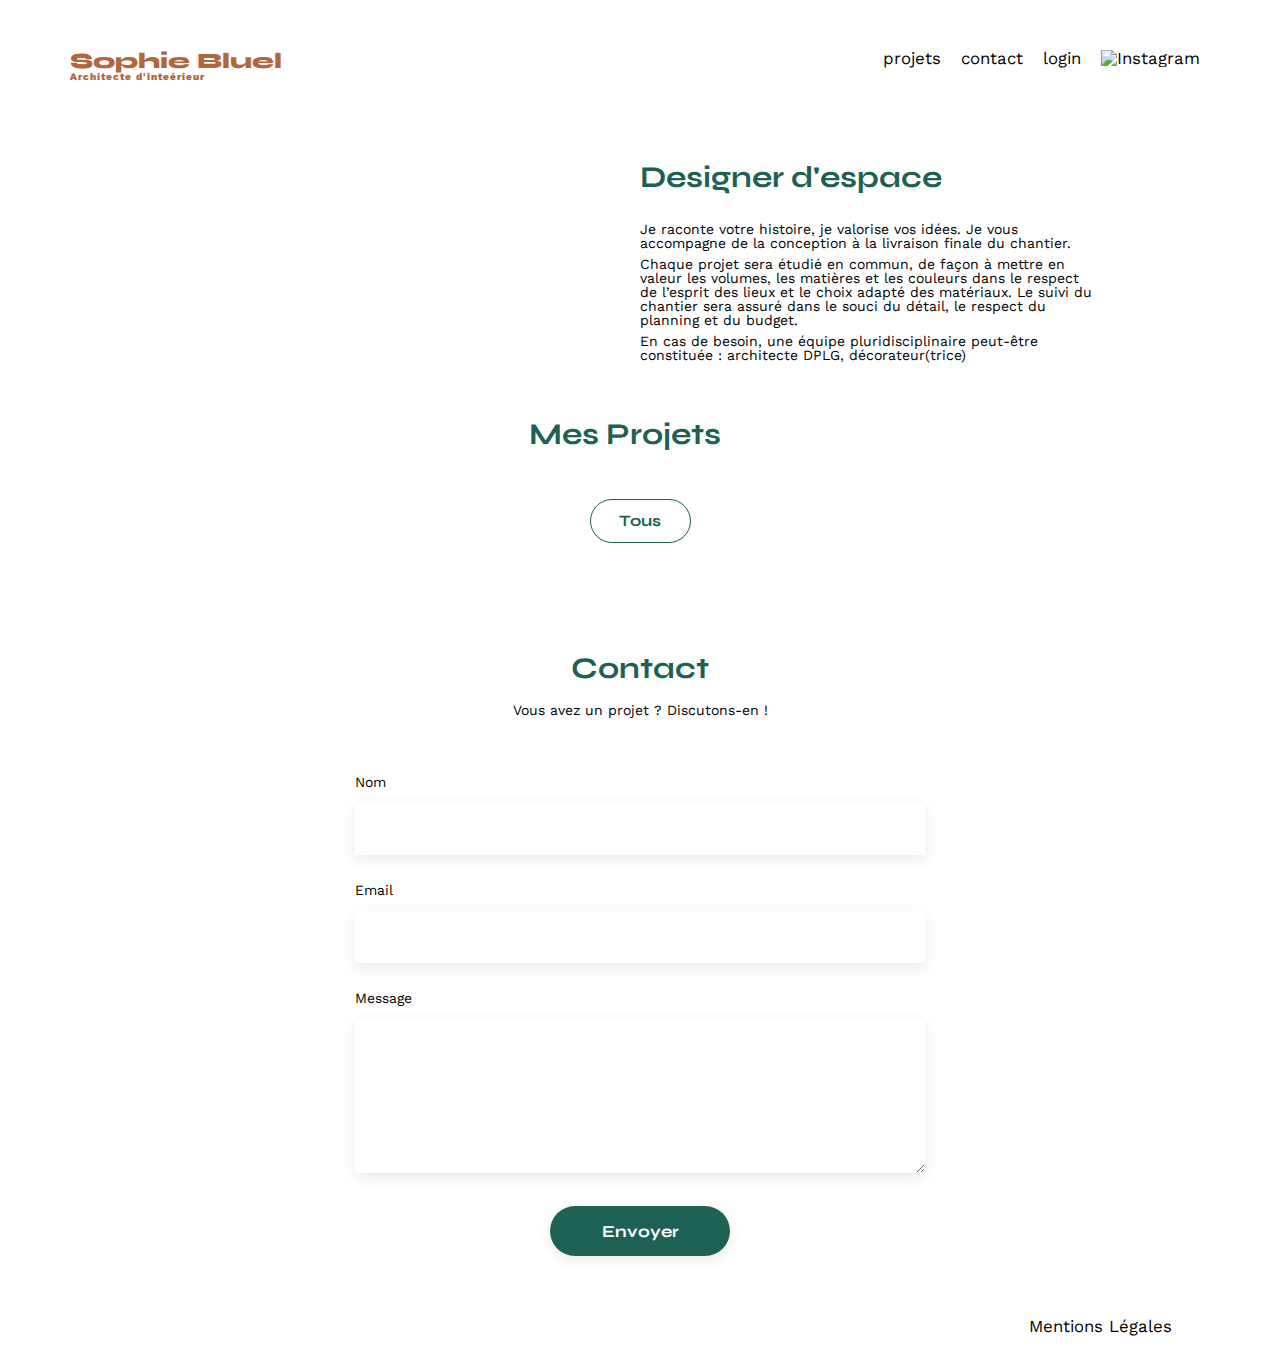
==== commit 4c3e557e: "Correction suite à soutenance blanche" ====
--- a/FrontEnd/index.html
+++ b/FrontEnd/index.html
@@ -16,12 +16,14 @@
 	<script defer src="./assets/js/admin.js"></script>
 </head>
 
+
+
 <body>
 
+	<div id="edition"></div>
 	<div class="modal"></div>
 	<div class="modal-photo"></div>
-	<div id="edition"></div>
-
+	
 	<header>
 
 		<h1>Sophie Bluel <span>Architecte d'inteérieur</span></h1>
--- a/FrontEnd/assets/style.css
+++ b/FrontEnd/assets/style.css
@@ -55,16 +55,16 @@
 /** end reset css**/
 
 /********************General********************/
-body {
+header, main, footer {
 	max-width: 1140px;
-	margin:auto;
+	margin: auto;
 	font-family: 'Work Sans' ;
 	font-size: 14px;
 }
 header {
 	display: flex;
 	justify-content: space-between;
-	margin: 50px 0;
+	margin: 50px auto;
 }
 section {
 	margin: 50px 0
@@ -77,7 +77,7 @@
 	font-family: 'Syne';
 	font-size: 22px;
 	font-weight: 800;
-	color: #B1663C
+	color: #B1663C;
 }
 
 h1 > span {
@@ -109,7 +109,6 @@
 /********************Intro********************/
 #introduction {
 	display: flex;
-	align-items: center;
 }
 
 #introduction figure {
@@ -144,6 +143,7 @@
 
 #introduction p {
 	margin-bottom: 0.5em;
+	width: 80%;
 }
 
 /********************Portfolio********************/
@@ -200,16 +200,23 @@
 }
 
 #gallery {
-	width: 100%;
+	width: 90%;
+	margin: 0 auto;
 	display: grid;
 	grid-template-columns: 1fr 1fr 1fr;
 	grid-column-gap: 20px;
 	grid-row-gap: 20px;
 }
 
-#gallery img {
+.image_projet{
 	width: 100%;
-	height: 406px;
+	height: 405px;
+}
+
+.image_projet img {
+	width: 100%;
+	height: 100%;
+	overflow: hidden;
 }
 
 /********************Form contact********************/
@@ -327,6 +334,8 @@
 }
 
 /********************Edition mode********************/
+
+
 .button__edition{
 	display: flex;
 	justify-content: center;
@@ -596,9 +605,13 @@
 
 .photo__label{
 	margin-left: 105px;
-	font-size: 14px;
+	margin-bottom: 6px;
+	font-family: 'Work Sans';
+	font-style: normal;
 	font-weight: 500;
-	margin-bottom: 6px;
+	font-size: 14px;
+	line-height: 16px;
+	color: #3D3D3D;
 }
 
 .container-image{
